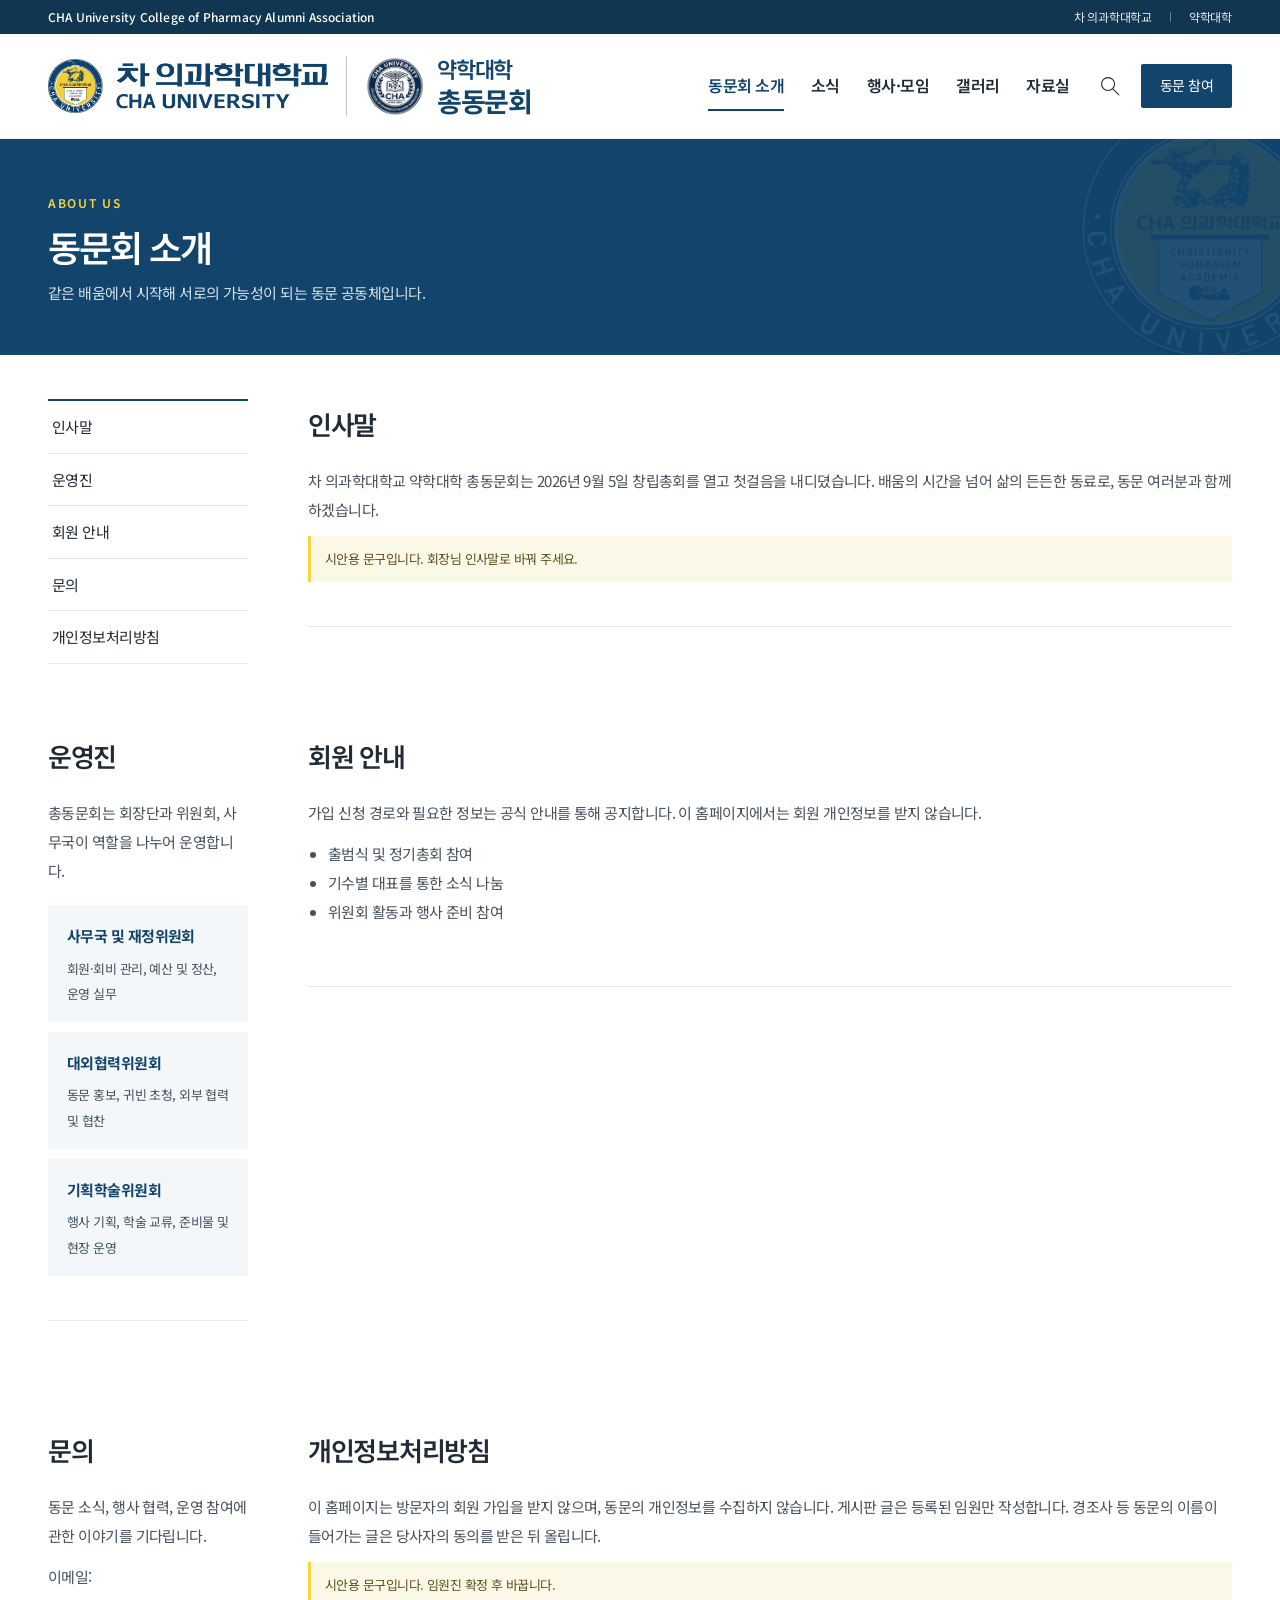
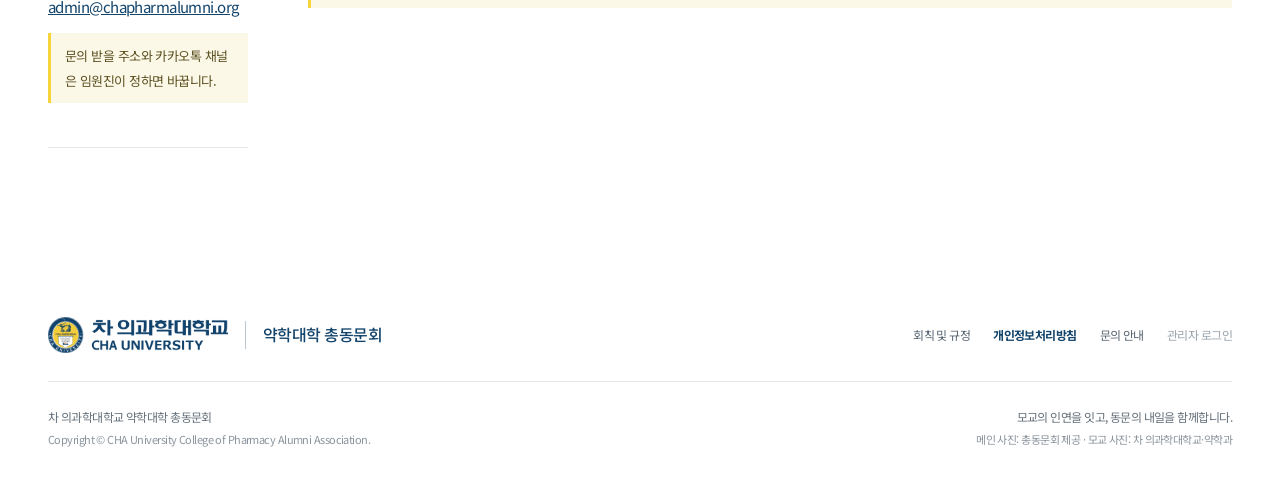
==== about.html @ 2641188b "게시판·글보기·글쓰기·소개 페이지와 임원 로그인(시안용 브라우저 저장) 추가 Co-Authored-By: Claude Opus 5.5 <noreply@anthropic.com>" ====
<!doctype html>
<html lang="ko">
<head>
  <meta charset="utf-8">
  <meta name="viewport" content="width=device-width, initial-scale=1">
  <meta name="theme-color" content="#123f64">
  <title>차 의과학대학교 약학대학 총동문회</title>
  <link rel="icon" href="assets/cha-seal.png">
  <link rel="preconnect" href="https://fonts.googleapis.com">
  <link rel="preconnect" href="https://fonts.gstatic.com" crossorigin>
  <link href="https://fonts.googleapis.com/css2?family=Noto+Sans+KR:wght@400;500;600;700;800&display=swap" rel="stylesheet">
  <link rel="stylesheet" href="style.css">
  <link rel="stylesheet" href="board.css">
</head>
<body data-page="about">
<div id="site-header"></div>
<main id="main" class="sub-main">
<section class="page-head"><div class="wrap"><p class="eyebrow">ABOUT US</p><h1>동문회 소개</h1><p>같은 배움에서 시작해 서로의 가능성이 되는 동문 공동체입니다.</p></div></section>
<div class="wrap about-page">
  <nav class="about-index"><a href="#greeting">인사말</a><a href="#organization">운영진</a><a href="#join">회원 안내</a><a href="#contact">문의</a><a href="#privacy">개인정보처리방침</a></nav>
  <section id="greeting"><h2>인사말</h2><p>차 의과학대학교 약학대학 총동문회는 2026년 9월 5일 창립총회를 열고 첫걸음을 내디뎠습니다. 배움의 시간을 넘어 삶의 든든한 동료로, 동문 여러분과 함께하겠습니다.</p><p class="demo-note">시안용 문구입니다. 회장님 인사말로 바꿔 주세요.</p></section>
  <section id="organization"><h2>운영진</h2><p>총동문회는 회장단과 위원회, 사무국이 역할을 나누어 운영합니다.</p><div class="organization"><div><strong>사무국 및 재정위원회</strong><span>회원·회비 관리, 예산 및 정산, 운영 실무</span></div><div><strong>대외협력위원회</strong><span>동문 홍보, 귀빈 초청, 외부 협력 및 협찬</span></div><div><strong>기획학술위원회</strong><span>행사 기획, 학술 교류, 준비물 및 현장 운영</span></div></div></section>
  <section id="join"><h2>회원 안내</h2><p>가입 신청 경로와 필요한 정보는 공식 안내를 통해 공지합니다. 이 홈페이지에서는 회원 개인정보를 받지 않습니다.</p><ul><li>출범식 및 정기총회 참여</li><li>기수별 대표를 통한 소식 나눔</li><li>위원회 활동과 행사 준비 참여</li></ul></section>
  <section id="contact"><h2>문의</h2><p>동문 소식, 행사 협력, 운영 참여에 관한 이야기를 기다립니다.</p><p>이메일: <a href="mailto:admin@chapharmalumni.org">admin@chapharmalumni.org</a></p><p class="demo-note">문의 받을 주소와 카카오톡 채널은 임원진이 정하면 바꿉니다.</p></section>
  <section id="privacy"><h2>개인정보처리방침</h2><p>이 홈페이지는 방문자의 회원 가입을 받지 않으며, 동문의 개인정보를 수집하지 않습니다. 게시판 글은 등록된 임원만 작성합니다. 경조사 등 동문의 이름이 들어가는 글은 당사자의 동의를 받은 뒤 올립니다.</p><p class="demo-note">시안용 문구입니다. 임원진 확정 후 바꿉니다.</p></section>
</div>
</main>
<div id="site-footer"></div>
<script src="js/config.js"></script>
<script src="js/store.js"></script>
<script src="js/layout.js"></script>

</body>
</html>
---- style.css ----
:root{--navy:#13446b;--deep:#103651;--gold:#f6d43b;--ink:#202b36;--muted:#626e79;--line:#e3e7eb;--wash:#f4f7fa;--font:'Noto Sans KR','맑은 고딕',sans-serif}*{box-sizing:border-box}html{scroll-behavior:smooth;scroll-padding-top:108px}body{margin:0;color:var(--ink);font-family:var(--font);font-size:16px;line-height:1.7;letter-spacing:-.035em}button,input{font:inherit;letter-spacing:inherit}button,a{-webkit-tap-highlight-color:transparent}button{cursor:pointer}a{color:inherit;text-decoration:none}button{color:inherit}button:focus-visible,a:focus-visible,input:focus-visible{outline:3px solid #be9500;outline-offset:5px}button{border:0;background:none}img{display:block;max-width:100%}h1,h2,h3,p{margin:0}svg{width:28px;height:28px;fill:none;stroke:currentColor;stroke-width:1.5;stroke-linecap:round;stroke-linejoin:round}.icon-library{position:absolute;width:0;height:0;overflow:hidden}.wrap{width:min(1240px,calc(100% - 96px));margin-inline:auto}.skip-link{position:fixed;top:-90px;left:16px;z-index:100;background:#fff;padding:15px}.skip-link:focus{top:10px}.utility{background:var(--deep);color:#fff;font-size:12px;letter-spacing:.06em}.utility-inner{height:34px;display:flex;justify-content:space-between;align-items:center}.utility-mark{margin-left:10px;color:var(--gold)}.utility-inner>div{display:flex;align-items:center;gap:18px;font-size:12px;letter-spacing:-.02em;opacity:.9}.utility i{width:1px;height:10px;background:#71879a}.header{background:#fff;position:sticky;top:0;z-index:20;border-bottom:1px solid #edf0f3}.header-inner{height:104px;display:flex;align-items:center;justify-content:space-between;gap:24px}.brand{display:flex;align-items:center;gap:18px;flex:none}.brand>img{width:208px;height:auto}.brand-label{border-left:1px solid #bfc9d2;padding-left:18px;line-height:1.35;color:var(--navy);white-space:nowrap}.brand-label small{font-size:13px;display:block;font-weight:500;margin-bottom:3px}.brand-label strong{font-size:22px;font-weight:700;letter-spacing:-.06em}.desktop-nav{display:flex;align-items:center;gap:27px;margin-left:auto;white-space:nowrap}.desktop-nav>a,.desktop-nav>button{font-size:16px;font-weight:600;padding:30px 0;position:relative}.desktop-nav>a:after,.desktop-nav>button:after{content:'';position:absolute;bottom:19px;left:0;right:0;height:2px;background:var(--navy);transform:scaleX(0);transition:transform .2s}.desktop-nav>a:hover:after,.desktop-nav>button:hover:after{transform:scaleX(1)}.header-actions{display:flex;align-items:center;gap:16px}.search-button{padding:4px;display:flex}.search-button svg{width:23px;height:23px}.member-button{background:var(--navy);color:#fff;padding:10px 19px;border-radius:2px;font-size:14px;white-space:nowrap}.menu-toggle{display:none}.mobile-nav{display:none}.hero{height:570px;position:relative;background:var(--deep);color:white;overflow:hidden}.hero-photo{width:100%;height:100%;object-fit:cover;object-position:center 51%;position:absolute}.hero-shade{position:absolute;inset:0;background:linear-gradient(90deg,rgba(5,32,52,.88) 0%,rgba(5,32,52,.65) 38%,rgba(5,32,52,.16) 75%),linear-gradient(0deg,rgba(5,32,52,.28),transparent 45%)}.hero-inner{position:relative;padding-top:88px}.eyebrow{font-size:12px;letter-spacing:.14em;font-weight:600;color:var(--navy)}.hero-eyebrow{color:var(--gold);margin-bottom:22px;letter-spacing:.16em}.hero h1{font-size:54px;letter-spacing:-.055em;font-weight:700;line-height:1.4}.hero h1 span{font-weight:400}.hero-copy{font-size:17px;line-height:1.9;margin-top:22px;color:#e1e7ec;font-weight:400}.hero-link{display:inline-flex;align-items:center;gap:25px;border-bottom:1px solid #7b8f9f;margin-top:28px;padding:0 0 10px;font-size:14px}.link-line{height:1px;background:var(--gold);width:34px;transition:width .25s}.hero-link:hover .link-line{width:50px}.hero-bottom{position:absolute;bottom:43px;left:0;right:0;display:flex;justify-content:space-between;color:#d8e2e9;font-size:12px;letter-spacing:.01em}.photo-credit{letter-spacing:.2em}.event-ribbon{position:relative;z-index:2;margin-top:-24px;display:flex;align-items:center;gap:32px;background:white;box-shadow:0 12px 35px #173a5210;border:1px solid #e5e9ee;min-height:151px;padding:25px 37px}.event-date{padding-right:31px;border-right:1px solid var(--line);text-align:center;flex:none;color:var(--navy);line-height:1.25}.event-date>span{font-size:12px;letter-spacing:.13em;font-weight:600}.event-date strong{font-size:38px;font-weight:700;display:block;margin:3px 0 1px;letter-spacing:-.055em}.event-date small{font-size:10px;letter-spacing:.17em}.ribbon-copy .tag{font-size:12px;color:#536678;font-weight:500;display:inline-block;margin-bottom:5px;padding-left:12px;position:relative}.tag:before{content:'';height:5px;width:5px;background:#b99a1a;position:absolute;left:0;top:8px;border-radius:50%}.ribbon-copy h2{font-size:23px;font-weight:700;line-height:1.5;letter-spacing:-.055em}.ribbon-copy h2 span{font-weight:400}.ribbon-copy p{display:flex;align-items:center;gap:5px;font-size:14px;color:var(--muted);margin-top:6px}.ribbon-copy p svg{width:17px;height:17px;stroke-width:1.4}.outline-button{border:1px solid #a8b6c2;font-size:14px;padding:13px 22px;margin-left:auto;white-space:nowrap;transition:.2s}.outline-button:hover{border-color:var(--navy);background:var(--navy);color:#fff}.quick-section{display:flex;align-items:center;padding-block:51px 58px;gap:35px}.quick-heading{flex:0 0 166px}.quick-heading>span{font-size:10px;font-weight:600;letter-spacing:.12em;color:#7c8996}.quick-heading h2{font-size:22px;line-height:1.5;font-weight:600;margin-top:6px;letter-spacing:-.045em}.quick-links{display:grid;grid-template-columns:repeat(6,1fr);width:100%;border-left:1px solid var(--line)}.quick-links button{display:flex;flex-direction:column;align-items:center;justify-content:center;gap:13px;min-height:85px;border-right:1px solid var(--line);font-size:14px}.quick-links svg{width:31px;height:31px;stroke:var(--navy);transition:transform .2s}.quick-links button:hover svg{transform:translateY(-4px)}.quick-links button:hover{color:var(--navy)}.news-section{background:var(--wash);padding:70px 0 74px;scroll-margin-top:20px}.news-layout{display:grid;grid-template-columns:minmax(0,1.85fr) minmax(280px,1fr);gap:65px}.section-title{display:flex;align-items:flex-end;justify-content:space-between;gap:20px}.section-title .eyebrow{margin-bottom:8px}.section-title h2{font-size:33px;font-weight:600;line-height:1.4;letter-spacing:-.055em}.text-button{display:flex;align-items:center;gap:8px;font-size:13px;color:var(--muted);padding-bottom:5px;white-space:nowrap}.text-button svg{width:16px;height:16px}.news-tabs{display:flex;gap:25px;margin-top:26px;border-bottom:1px solid #ccd5de}.news-tabs button{position:relative;padding:0 3px 14px;font-size:15px;color:#71808c}.news-tabs button[aria-selected=true]{color:var(--navy);font-weight:700}.news-tabs button[aria-selected=true]:after{content:'';height:3px;position:absolute;background:var(--navy);bottom:-1px;left:0;right:0}.notice-row{display:flex;align-items:center;width:100%;text-align:left;padding:20px 0;border-bottom:1px solid #dce2e8;gap:16px;transition:padding .2s}.notice-row:hover{padding-left:7px}.notice-type{font-size:12px;font-weight:500;white-space:nowrap;color:var(--navy);width:55px}.notice-title{font-size:16px;flex:1;word-break:keep-all;line-height:1.6}.notice-date{font-size:12px;white-space:nowrap;color:#7d8993}.join-panel{background:var(--navy);color:white;position:relative;overflow:hidden;padding:31px 32px;min-height:345px;display:flex;flex-direction:column;justify-content:center}.join-panel>.eyebrow{font-size:10px;color:var(--gold);position:relative}.join-panel h2{font-size:29px;font-weight:500;line-height:1.5;letter-spacing:-.05em;margin-top:14px;position:relative}.join-panel>p:not(.eyebrow){font-size:14px;line-height:1.8;color:#d3e1ec;margin-top:15px;position:relative}.join-panel>button{border-bottom:1px solid #91a8ba;align-self:flex-start;padding:0 0 6px;margin-top:23px;color:#fff;font-size:14px;position:relative}.join-seal{position:absolute;width:180px;right:-43px;bottom:-35px;opacity:.1}.join-seal img{width:100%;height:auto}.about-section{padding-block:95px;display:grid;grid-template-columns:1.05fr 1fr;gap:83px;align-items:center}.about-photo{position:relative;height:365px;overflow:hidden;background:#d5e0e8}.about-photo>img{width:100%;height:100%;object-fit:cover;object-position:46% center}.about-photo:after{content:'';position:absolute;inset:55% 0 0;background:linear-gradient(0deg,#092f4d8c,transparent)}.about-photo>span{position:absolute;z-index:1;left:27px;bottom:25px;color:#fff;font-size:10px;letter-spacing:.17em}.about-copy h2{font-size:33px;line-height:1.55;font-weight:500;letter-spacing:-.055em;margin-top:14px;word-break:keep-all}.about-copy>p:not(.eyebrow){font-size:15px;color:var(--muted);line-height:1.95;margin-top:17px}.about-values{display:flex;gap:37px;margin-top:26px;padding-top:23px;border-top:1px solid var(--line)}.about-values>div{display:flex;flex-direction:column;gap:6px}.about-values strong{font-size:15px;font-weight:600;color:var(--navy)}.about-values span{font-size:12px;color:var(--muted)}.underlined-link{font-size:13px;padding:0 0 6px;border-bottom:1px solid #9caebb;margin-top:25px;color:var(--navy)}.community-section{padding:65px 0 85px;background:#f7f9fb;border-top:1px solid #eef2f5}.section-description{font-size:14px;color:var(--muted);margin-bottom:4px}.story-grid{display:grid;grid-template-columns:repeat(3,minmax(0,1fr));gap:28px;margin-top:31px}.story-card{text-align:left;display:block;min-width:0}.story-image{height:205px;position:relative;overflow:hidden}.story-image>img{width:100%;height:100%;object-fit:cover;transition:transform .4s}.story-card:hover .story-image>img{transform:scale(1.035)}.story-image>span{position:absolute;bottom:0;left:0;background:#fff;padding:5px 14px;font-size:12px;color:var(--navy)}.story-card h3{font-size:20px;font-weight:600;margin-top:20px}.story-card p{font-size:13px;color:var(--muted);margin-top:7px;line-height:1.8}.story-link{display:inline-block;font-size:12px;margin-top:18px;color:var(--navy);border-bottom:1px solid #becbd6;padding-bottom:3px}.next-story{position:relative;overflow:hidden;background:#e7edf3;padding:26px 28px;min-height:342px}.next-story>.eyebrow{font-size:10px}.next-date{font-size:13px;color:var(--navy);font-weight:600;letter-spacing:.1em;margin-top:23px}.next-date>span{display:block;font-size:50px;font-weight:500;letter-spacing:-.055em;line-height:1.3}.next-story h3{margin-top:17px}.next-icon{position:absolute;right:25px;bottom:25px;width:85px;height:85px;stroke:#b4c7d6;stroke-width:.6;opacity:.5}.next-story:hover{background:#e0e8f0}.connection-band{background:var(--navy);color:white;padding:42px 0}.connection-band>.wrap{display:flex;align-items:center;justify-content:space-between;gap:24px}.connection-band .eyebrow{color:#f1d34d;font-size:10px}.connection-band h2{font-size:26px;font-weight:500;margin-top:8px;letter-spacing:-.05em}.connection-band button{background:var(--gold);color:var(--deep);font-size:14px;font-weight:600;padding:15px 26px;white-space:nowrap}footer{padding:35px 0 28px;background:white}.footer-top{display:flex;align-items:center;justify-content:space-between;gap:25px;padding-bottom:28px;border-bottom:1px solid var(--line)}.footer-brand{display:flex;align-items:center;gap:17px}.footer-brand img{width:180px;height:auto}.footer-brand>span{font-size:16px;border-left:1px solid #bbc5ce;padding-left:17px;color:var(--navy);font-weight:500}.footer-links{display:flex;gap:23px}.footer-links button{font-size:12px;color:#586572;padding:5px 0}.footer-links button:nth-child(2){font-weight:700;color:var(--navy)}.footer-bottom{display:flex;justify-content:space-between;padding-top:24px;gap:20px;font-size:12px;color:#66717b;line-height:1.9}.footer-bottom span{font-size:11px;color:#8b949d}.footer-note{text-align:right}dialog{border:none;padding:47px 42px 35px;width:min(640px,calc(100% - 32px));max-height:86dvh;box-shadow:0 30px 100px #08263f50;color:var(--ink);border-radius:4px;overflow:auto}dialog::backdrop{background:#09263fc2;backdrop-filter:blur(3px)}.dialog-close{position:absolute;right:14px;top:6px;font-size:30px;color:#5c6c78;padding:4px 12px}.dialog-kicker{color:var(--navy);font-size:11px;letter-spacing:.13em}.dialog-title{font-size:27px;line-height:1.5;font-weight:600;margin:12px 0 22px;letter-spacing:-.05em;word-break:keep-all}.dialog-body{font-size:15px;line-height:1.9;color:#586572}.dialog-body p+p{margin-top:15px}.dialog-body h3{font-size:17px;margin:26px 0 9px;color:var(--navy)}.dialog-body ul{padding-left:21px}.dialog-meta{display:grid;grid-template-columns:70px 1fr;gap:12px;background:var(--wash);padding:22px;margin:20px 0;color:var(--ink);font-size:14px}.dialog-meta dt{color:#72808b}.dialog-meta dd{margin:0}.dialog-primary{display:inline-block;background:var(--navy);color:#fff;padding:12px 22px;font-size:14px;margin-top:24px}.dialog-caption{font-size:12px;color:#83909a;margin-top:17px}.organization{display:grid;gap:10px;margin-top:20px}.organization>div{background:var(--wash);padding:16px 19px}.organization strong{display:block;color:var(--navy);font-size:15px}.organization span{display:block;font-size:13px;margin-top:5px}.search-input{width:100%;border:1px solid #b7c5d0;padding:13px 15px;font-size:16px;background:#fff;margin-bottom:20px}.search-result{display:block;width:100%;text-align:left;padding:13px 0;border-bottom:1px solid var(--line);font-size:15px}.search-empty{font-size:14px;color:var(--muted);padding:18px 0}.dialog-list-button{display:block;text-align:left;width:100%;padding:16px 0;border-bottom:1px solid var(--line);font-size:15px}.dialog-list-button>small{display:block;font-size:12px;color:var(--muted);margin-top:4px}
@media(min-width:1600px){.hero{height:610px}.hero-inner{padding-top:105px}.hero h1{font-size:59px}.hero-photo{object-position:center 50%}}
@media(max-width:1180px){.wrap{width:calc(100% - 64px)}.desktop-nav{gap:20px}.desktop-nav>a,.desktop-nav>button{font-size:14px}.brand>img{width:178px}.brand{gap:13px}.brand-label{padding-left:13px}.brand-label strong{font-size:20px}.brand-label small{font-size:12px}.header-inner{gap:18px;height:92px}.header-actions{gap:12px}.member-button{display:none}.news-layout{gap:35px}.about-section{gap:40px}.quick-heading{flex-basis:145px}.quick-section{gap:20px}.quick-links button{font-size:12px}.hero h1{font-size:49px}.ribbon-copy h2{font-size:21px}.event-ribbon{gap:25px;padding:25px}.story-card p{font-size:12px}.about-copy h2{font-size:29px}.footer-brand>span{font-size:14px}.footer-links{gap:15px}}
@media(max-width:860px){.desktop-nav{display:none}.member-button{display:block}.menu-toggle{display:flex;flex-direction:column;gap:6px;width:30px;padding:6px 2px}.menu-toggle span{width:24px;height:1.5px;background:var(--navy)}.mobile-nav:not([hidden]){display:grid;grid-template-columns:repeat(3,1fr);gap:0;padding:10px 25px 19px;border-top:1px solid var(--line)}.mobile-nav a,.mobile-nav button{text-align:center;padding:12px 0;font-size:14px}.hero{height:530px}.hero-inner{padding-top:85px}.hero h1{font-size:44px}.hero-photo{object-position:61% center}.hero-shade{background:linear-gradient(90deg,#062b47df,#062b47aa 50%,#062b4733)}.event-ribbon{flex-wrap:wrap;gap:20px}.ribbon-copy{flex:1}.ribbon-copy h2 span{display:block}.event-ribbon>.outline-button{position:absolute;right:24px;bottom:27px;padding:10px 14px;font-size:12px}.ribbon-copy p{font-size:12px}.event-date{padding-right:22px}.quick-section{align-items:flex-start;gap:20px;padding-top:38px}.quick-heading{flex-basis:125px}.quick-heading h2{font-size:20px}.quick-heading>span{font-size:9px}.quick-links{grid-template-columns:repeat(3,1fr);row-gap:25px}.quick-links button{border-right:0}.news-layout{grid-template-columns:1fr}.join-panel{min-height:235px;padding:30px}.join-panel h2{font-size:27px}.join-panel h2 br{display:none}.join-panel>p:not(.eyebrow) br{display:none}.join-seal{width:230px;right:15px;bottom:-50px}.about-section{gap:30px;padding-block:65px}.about-photo{height:340px}.about-copy h2{font-size:25px}.about-copy>p:not(.eyebrow){font-size:14px}.about-values{display:grid;gap:15px;margin-top:20px;padding-top:17px}.section-description{display:none}.story-grid{gap:18px}.story-image{height:160px}.story-card h3{font-size:17px}.next-story{padding:24px 20px}.next-date>span{font-size:40px}.footer-top{align-items:flex-start;flex-direction:column;gap:25px}.connection-band h2{font-size:23px}}
@media(max-width:600px){html{scroll-padding-top:80px}.wrap{width:calc(100% - 40px)}.utility-inner{height:29px}.utility-inner>span{font-size:10px}.utility-inner>div{gap:12px;font-size:10px}.utility-inner>div i,.utility-inner>div a:first-child{display:none}.utility-mark{margin-left:6px}.header-inner{height:80px;gap:12px}.brand{gap:10px}.brand>img{width:146px}.brand-label{padding-left:10px}.brand-label small{font-size:10px;margin-bottom:2px}.brand-label strong{font-size:17px}.header-actions{gap:12px}.member-button{display:none}.search-button svg{width:20px;height:20px}.hero{height:505px}.hero-inner{padding-top:63px}.hero-eyebrow{font-size:9px;margin-bottom:20px;letter-spacing:.1em}.hero h1{font-size:34px;line-height:1.45;letter-spacing:-.055em}.hero-copy{font-size:14px;line-height:1.9;margin-top:23px}.hero-link{font-size:12px;margin-top:27px}.hero-bottom{bottom:44px;font-size:10px}.hero-bottom .photo-credit{display:none}.hero-photo{object-position:60% center}.hero-shade{background:linear-gradient(90deg,#082e49e8,#082e49a6 65%,#082e4966)}.event-ribbon{padding:22px 18px;margin-top:-20px;gap:17px;align-items:flex-start;min-height:169px}.event-date{padding-right:17px;align-self:stretch;display:flex;flex-direction:column;justify-content:center}.event-date>span{font-size:10px}.event-date strong{font-size:31px}.event-date small{font-size:8px}.ribbon-copy .tag{font-size:10px;margin-bottom:8px}.tag:before{top:7px;width:4px;height:4px}.ribbon-copy h2{font-size:17px;line-height:1.5;letter-spacing:-.05em}.ribbon-copy h2 span{font-size:14px;margin-top:2px}.ribbon-copy p{font-size:11px;gap:3px;margin-top:9px}.ribbon-copy p svg{width:13px;flex:none}.event-ribbon>.outline-button{position:static;width:100%;margin-left:96px;padding:7px;margin-top:-4px;font-size:12px}.quick-section{flex-direction:column;padding-block:34px 37px;gap:23px}.quick-heading{flex:initial;display:flex;justify-content:space-between;width:100%;align-items:center}.quick-heading h2{font-size:20px;margin-top:0}.quick-heading h2 br{display:none}.quick-heading>span{font-size:9px;order:2}.quick-links{border-left:0;row-gap:25px}.quick-links button{font-size:12px;gap:11px;min-height:70px}.quick-links svg{width:28px;height:28px}.quick-links button:nth-child(3n+2){border-left:1px solid var(--line);border-right:1px solid var(--line)}.news-section{padding:43px 0}.section-title h2{font-size:27px}.section-title .eyebrow{font-size:10px;margin-bottom:7px}.text-button{font-size:12px}.news-tabs{margin-top:24px;gap:25px}.news-tabs button{font-size:14px;padding-bottom:11px}.notice-row{gap:10px;padding:17px 0}.notice-type{font-size:11px;width:45px;flex:none}.notice-title{font-size:14px}.notice-date{font-size:10px}.news-layout{gap:32px}.join-panel{padding:29px 25px;min-height:245px}.join-panel h2{font-size:25px}.join-panel>p:not(.eyebrow){font-size:13px}.join-panel>button{font-size:13px;margin-top:20px}.about-section{grid-template-columns:1fr;padding-block:50px;gap:29px}.about-photo{height:260px}.about-copy h2{font-size:28px;margin-top:11px}.about-copy>p:not(.eyebrow){font-size:14px}.about-values{display:flex;gap:31px;margin-top:23px}.about-values span{font-size:11px}.underlined-link{margin-top:21px;font-size:12px}.community-section{padding:43px 0 49px}.story-grid{grid-template-columns:1fr;gap:32px;margin-top:25px}.story-image{height:225px}.story-card h3{font-size:20px;margin-top:14px}.story-card p{font-size:13px}.story-link{font-size:12px;margin-top:12px}.next-story{min-height:285px;padding:25px}.next-date{margin-top:13px}.next-date>span{font-size:46px}.next-story h3{margin-top:12px}.next-story .story-link{margin-top:16px}.connection-band{padding:32px 0}.connection-band>.wrap{align-items:flex-start;flex-direction:column;gap:23px}.connection-band h2{font-size:21px;word-break:keep-all;line-height:1.6}.connection-band button{font-size:13px;padding:12px 20px}.connection-band .eyebrow{font-size:9px}.footer-brand img{width:155px}.footer-brand{gap:12px}.footer-brand>span{font-size:12px;padding-left:12px}.footer-links{gap:22px}.footer-links button{font-size:11px}.footer-bottom{flex-direction:column;gap:15px;font-size:11px}.footer-bottom span{font-size:10px}.footer-note{text-align:left}dialog{padding:38px 23px 28px}.dialog-title{font-size:23px}.dialog-body{font-size:14px}.dialog-meta{padding:18px;grid-template-columns:51px 1fr;font-size:13px}.desktop-break{display:none}}
@media(prefers-reduced-motion:reduce){html{scroll-behavior:auto}*{transition:none!important}}
/* Frame the original group photo without changing faces or banner lettering. */
.hero--group{height:auto;min-height:360px;aspect-ratio:7008/2050}
.hero--group .hero-photo{stroke:none;fill:none}
.hero--group .hero-inner{padding-top:35px;padding-bottom:70px}
.hero--group .hero-eyebrow{margin-bottom:14px}
.hero--group h1{font-size:clamp(37px,3.4vw,54px);line-height:1.35}
.hero--group .hero-copy{font-size:15px;line-height:1.8;margin-top:15px}
.hero--group .hero-link{margin-top:17px;padding-bottom:8px}
.hero--group .hero-bottom{bottom:31px}
.hero--group .hero-shade{background:linear-gradient(90deg,rgba(5,32,52,.88),rgba(5,32,52,.48) 37%,rgba(5,32,52,.03) 72%)}
@media(max-width:1100px){
 .hero--group{display:flex;flex-direction:column;aspect-ratio:auto;min-height:0}
 .hero--group .hero-photo{position:relative;order:2;width:100%;height:auto;aspect-ratio:7008/2050;flex:none}
 .hero--group .hero-inner{order:1;padding-top:35px;padding-bottom:32px}
 .hero--group h1{font-size:36px}
 .hero--group .hero-copy{font-size:14px}
 .hero--group .hero-shade,.hero--group .hero-bottom{display:none}
 .hero--group .hero-link{margin-top:20px}
}
@media(max-width:600px){
 .hero--group .hero-inner{padding-top:35px;padding-bottom:31px}
 .hero--group h1{font-size:32px}
 .hero--group .hero-eyebrow{margin-bottom:16px}
 .hero--group .hero-copy{font-size:14px;line-height:1.85;margin-top:18px}
}
@media(max-width:1100px){.hero--group + .event-ribbon{margin-top:0}}
/* School mark + school name | alumni mark + alumni name. */
.brand--dual{gap:0}
.school-identity,.alumni-identity{display:flex;align-items:center;flex:none}
.school-identity>img{width:280px;height:auto}
.brand-divider{height:60px;width:1px;background:#bfc9d2;margin-inline:18px;flex:none}
.alumni-identity{gap:12px}
.alumni-identity>.alumni-emblem{width:60px;height:60px;object-fit:contain;flex:none}
.brand--dual .brand-label{border:0;padding:0;line-height:1.1}
.brand--dual .brand-label small{font-size:22px;font-weight:600;margin-bottom:6px;letter-spacing:-.055em}
.brand--dual .brand-label strong{display:block;font-size:27px;font-weight:700;letter-spacing:-.055em}
@media(max-width:1180px){
 .school-identity>img{width:250px}
 .brand-divider{height:53px;margin-inline:15px}
 .alumni-identity{gap:10px}
 .alumni-identity>.alumni-emblem{width:53px;height:53px}
 .brand--dual .brand-label small{font-size:20px;margin-bottom:5px}
 .brand--dual .brand-label strong{font-size:25px}
}
@media(max-width:1050px){
 .desktop-nav{display:none}
 .menu-toggle{display:flex;flex-direction:column;gap:6px;width:30px;padding:6px 2px}
 .menu-toggle span{width:24px;height:1.5px;background:var(--navy)}
 .mobile-nav:not([hidden]){display:grid;grid-template-columns:repeat(3,1fr);padding:10px 25px 19px;border-top:1px solid var(--line)}
 .mobile-nav a,.mobile-nav button{text-align:center;padding:12px 0;font-size:14px}
}
@media(max-width:600px){
 .header-inner{height:84px;gap:10px}
 .school-identity>img{width:150px}
 .brand-divider{height:40px;margin-inline:10px}
 .alumni-identity{gap:8px}
 .alumni-identity>.alumni-emblem{width:40px;height:40px}
 .brand--dual .brand-label small{font-size:17px;margin-bottom:4px}
 .brand--dual .brand-label strong{font-size:20px}
 .header-actions .search-button{display:none}
}
@media(max-width:380px){
 .school-identity>img{width:134px}
 .brand-divider{height:36px;margin-inline:8px}
 .alumni-identity{gap:7px}
 .alumni-identity>.alumni-emblem{width:36px;height:36px}
 .brand--dual .brand-label small{font-size:14.5px;margin-bottom:4px}
 .brand--dual .brand-label strong{font-size:18px}
}
@media(max-width:350px){
 .header-inner{width:calc(100% - 32px);gap:8px}
 .school-identity>img{width:116px}
 .brand-divider{height:32px;margin-inline:6px}
 .alumni-identity{gap:6px}
 .alumni-identity>.alumni-emblem{width:32px;height:32px}
 .brand--dual .brand-label small{font-size:13px;margin-bottom:3px}
 .brand--dual .brand-label strong{font-size:16px}
}@media(max-width:1050px){.header-actions .member-button{display:none}}

/* Official English association name, as stated in Article 1. */
.utility-inner{height:auto;min-height:34px;gap:16px;padding-block:6px}
.utility-inner>.utility-name{min-width:0;font-size:12px;line-height:1.5;letter-spacing:.015em;font-weight:500}
.utility-inner>div{flex:none}
.hero--group .hero-eyebrow.official-name{max-width:620px;font-size:13px;line-height:1.6;letter-spacing:.025em}
.dialog-kicker{line-height:1.65;letter-spacing:.02em;word-break:normal}
@media(max-width:600px){
 .utility-inner{align-items:center;gap:10px;padding-block:7px}
 .utility-inner>.utility-name{font-size:11px;line-height:1.45;letter-spacing:0}
 .hero--group .hero-eyebrow.official-name{font-size:12px;line-height:1.65;letter-spacing:.015em}
}
---- board.css ----
/* 게시판·글보기·글쓰기·소개 페이지와 관리자 표시. 색과 글꼴은 style.css(회장 초안)의 값을 그대로 쓴다. */
html,body{background:#fff}
.editor-only{display:none!important}
body.is-editor .editor-only{display:inline-flex!important}
.desktop-nav>a[aria-current=page]{color:var(--navy)}
.desktop-nav>a[aria-current=page]:after{transform:scaleX(1)}
.mobile-nav a[aria-current=page]{color:var(--navy);font-weight:700}
.footer-links a,.footer-links button{font-size:12px;color:#586572;padding:5px 0}
.footer-links a:nth-child(2){font-weight:700;color:var(--navy)}
.footer-links [data-admin-login]{color:#9aa4ad}

/* 관리자 로그인 상태 띠 */
.admin-bar{background:var(--gold);color:var(--deep);font-size:13px}
.admin-inner{display:flex;justify-content:space-between;align-items:center;gap:12px;min-height:36px;padding-block:4px}
.admin-inner em{font-style:normal;opacity:.75}
.admin-inner>div{display:flex;gap:16px;flex:none}
.admin-inner a,.admin-inner button{font-weight:700;font-size:13px;text-decoration:underline;text-underline-offset:3px}

/* 하위 페이지 머리 */
.page-head{background:var(--navy);color:#fff;padding:54px 0 50px;position:relative;overflow:hidden}
.page-head:after{content:'';position:absolute;right:-60px;top:-40px;width:260px;height:260px;background:url(assets/cha-seal.png) center/contain no-repeat;opacity:.07}
.page-head .eyebrow{color:var(--gold)}
.page-head h1{font-size:36px;font-weight:600;letter-spacing:-.055em;margin-top:8px;line-height:1.4}
.page-head p:not(.eyebrow){color:#d3e1ec;font-size:15px;margin-top:8px}

/* 목록 */
.board-wrap{padding-block:44px 80px;min-height:420px}
.board-toolbar{display:flex;align-items:flex-end;justify-content:space-between;gap:16px;border-bottom:1px solid #ccd5de}
.board-tabs{margin-top:0;border-bottom:0;flex-wrap:wrap;row-gap:6px}
.board-tabs a{position:relative;padding:0 3px 14px;font-size:15px;color:#71808c}
.board-tabs a[aria-selected=true]{color:var(--navy);font-weight:700}
.board-tabs a[aria-selected=true]:after{content:'';height:3px;position:absolute;background:var(--navy);bottom:-1px;left:0;right:0}
.write-button{align-items:center;gap:6px;background:var(--navy);color:#fff;font-size:14px;padding:9px 16px;margin-bottom:10px;margin-left:auto}
.write-button svg{width:17px;height:17px}
.search-summary{font-size:14px;color:var(--muted);margin-top:16px}
.board-list{border-top:2px solid var(--navy)}
.board-toolbar+.search-summary+div .board-list,.board-toolbar~div .board-list{border-top:0}
.board-row{display:flex;align-items:center;gap:16px;padding:19px 6px;border-bottom:1px solid #dce2e8;transition:background .15s}
.board-row:hover{background:var(--wash)}
.board-row.is-pinned{background:#fbf8e8}
.board-row.is-pinned .notice-type{color:#8a6d00;font-weight:700}
.board-name{font-size:12px;color:#8b949d;white-space:nowrap;width:70px;text-align:right}
.has-photo{width:16px;height:16px;vertical-align:-2px;color:#8b949d}
.board-empty{padding:60px 0;text-align:center;color:var(--muted);font-size:15px}
.more-button{display:block;margin:30px auto 0}
.more-button[hidden]{display:none}
.notice-list .board-empty{padding:40px 0}
a.notice-row{color:inherit}

/* 갤러리 */
.photo-grid{display:grid;grid-template-columns:repeat(3,minmax(0,1fr));gap:28px;margin-top:30px}
.photo-thumb{aspect-ratio:4/3;background:#e7edf3;overflow:hidden;display:grid;place-items:center}
.photo-thumb img{width:100%;height:100%;object-fit:cover;transition:transform .4s}
.photo-thumb svg{width:44px;height:44px;stroke:#b4c7d6}
.photo-card:hover img{transform:scale(1.035)}
.photo-card h3{font-size:17px;font-weight:600;margin-top:14px;line-height:1.5}
.photo-card span{font-size:12px;color:#8b949d}

/* 글 보기 */
.post-wrap{padding-block:40px 80px;max-width:880px}
.breadcrumb{display:flex;gap:8px;font-size:13px;color:#8b949d}
.breadcrumb a:hover{color:var(--navy)}
.post-head{border-bottom:1px solid var(--line);padding:22px 0 24px}
.post-head .tag{font-size:13px;color:#536678;font-weight:500;padding-left:12px;position:relative}
.post-head h1{font-size:30px;font-weight:600;letter-spacing:-.05em;line-height:1.45;margin-top:8px;word-break:keep-all}
.post-head p{font-size:13px;color:#8b949d;margin-top:10px}
.post-body{padding:30px 0;font-size:16px;line-height:1.95;word-break:keep-all}
.post-body p+p{margin-top:18px}
.post-body a{color:var(--navy);text-decoration:underline;word-break:break-all}
.post-images{display:grid;gap:16px;padding-bottom:30px}
.post-images img{width:100%;height:auto}
.post-actions{display:flex;justify-content:space-between;align-items:center;gap:10px;border-top:1px solid var(--line);padding-top:24px;flex-wrap:wrap}
.post-actions>span{gap:10px}
.post-actions .outline-button{margin-left:0;background:#fff}
.outline-button.danger{color:#a33;border-color:#e2b5b5}
.outline-button.danger:hover{background:#a33;border-color:#a33;color:#fff}

/* 글쓰기 */
.write-wrap{padding-block:40px 80px;max-width:880px}
.write-form{display:grid;gap:22px}
.write-form label{display:grid;gap:8px;font-size:14px;font-weight:600;color:var(--navy)}
.write-form input:not([type=checkbox]):not([type=file]),.write-form select,.write-form textarea{font:inherit;font-weight:400;color:var(--ink);border:1px solid #b7c5d0;padding:12px 14px;font-size:16px;background:#fff;width:100%;letter-spacing:-.02em}
.write-form textarea{resize:vertical;line-height:1.8;min-height:280px}
.write-form label.check{display:flex;align-items:center;gap:8px;font-weight:500;color:var(--ink)}
.write-form label.check input{width:18px;height:18px}
.photo-field{display:grid;gap:10px}
.photo-field>span{font-size:14px;font-weight:600;color:var(--navy)}
.photo-field small{font-size:12px;color:#8b949d}
.photo-list{display:flex;flex-wrap:wrap;gap:10px}
.photo-list figure{margin:0;position:relative;width:110px;height:110px;background:#e7edf3}
.photo-list img{width:100%;height:100%;object-fit:cover}
.photo-list button{position:absolute;top:4px;right:4px;width:26px;height:26px;background:#000a;color:#fff;border-radius:50%;font-size:17px;line-height:1}
.photo-list figcaption{position:absolute;left:0;bottom:0;background:var(--navy);color:#fff;font-size:11px;padding:2px 8px}
label.photo-add{display:inline-flex!important;grid-auto-flow:column;align-items:center;gap:8px;justify-self:start;border:1px dashed #9fb1c0;padding:12px 18px;cursor:pointer;font-weight:500!important}
.photo-add svg{width:20px;height:20px}
.form-error{color:#b3261e;font-size:14px;min-height:1em}
.form-error:empty{display:none}

/* 로그인·검색 창 */
.small-dialog{width:min(480px,calc(100% - 32px))}
.small-dialog .dialog-primary{border:0;cursor:pointer}
.google-button{width:100%;margin-top:6px}
.demo-note{font-size:13px;background:#fbf8e8;border-left:3px solid var(--gold);padding:10px 14px;color:#5d5121;margin-top:12px}

/* 동문회 소개 */
.about-page{padding-block:44px 90px;display:grid;grid-template-columns:200px minmax(0,1fr);gap:60px;align-items:start}
.about-index{position:sticky;top:130px;display:grid;border-top:2px solid var(--navy)}
.about-index a{padding:13px 4px;border-bottom:1px solid var(--line);font-size:15px}
.about-index a:hover{color:var(--navy)}
.about-page section{padding-bottom:44px;margin-bottom:44px;border-bottom:1px solid var(--line);scroll-margin-top:130px;font-size:15px;line-height:1.95;color:#46525d}
.about-page section:last-child{border-bottom:0}
.about-page h2{font-size:26px;font-weight:600;color:var(--ink);letter-spacing:-.05em;margin-bottom:16px}
.about-page section p+p{margin-top:12px}
.about-page ul{padding-left:20px;margin-top:12px}
.about-page a[href^=mailto]{color:var(--navy);text-decoration:underline}

@media(max-width:860px){
 .photo-grid{grid-template-columns:repeat(2,minmax(0,1fr));gap:18px}
 .about-page{grid-template-columns:1fr;gap:30px}
 .about-index{position:static;grid-template-columns:repeat(3,1fr);border-top:0}
 .about-index a{text-align:center;font-size:13px;border:1px solid var(--line);margin:-1px 0 0 -1px}
}
@media(max-width:600px){
 .page-head{padding:38px 0 34px}
 .page-head h1{font-size:28px}
 .page-head p:not(.eyebrow){font-size:13px}
 .board-wrap{padding-block:28px 60px}
 .board-toolbar{flex-direction:column-reverse;align-items:stretch;gap:12px}
 .write-button{justify-content:center;margin:0}
 .board-tabs{gap:18px}
 .board-tabs a{font-size:14px;padding-bottom:11px}
 .board-row{flex-wrap:wrap;gap:4px 10px;padding:16px 2px}
 .board-row .notice-title{flex:1 0 100%;order:2;font-size:15px}
 .board-row .notice-type{order:1;width:auto}
 .board-row .board-name{display:none}
 .board-row .notice-date{order:1;margin-left:auto}
 .photo-grid{gap:20px 12px}
 .photo-card h3{font-size:14px;margin-top:9px}
 .post-wrap,.write-wrap{padding-block:26px 60px}
 .post-head h1{font-size:23px}
 .about-page section{padding-bottom:30px;margin-bottom:30px}
 .about-page h2{font-size:22px}
 .post-body{font-size:15px}
 .admin-inner{font-size:12px;flex-wrap:wrap}
 .admin-inner em{display:block}
}
.about-copy a.underlined-link{display:inline-block}
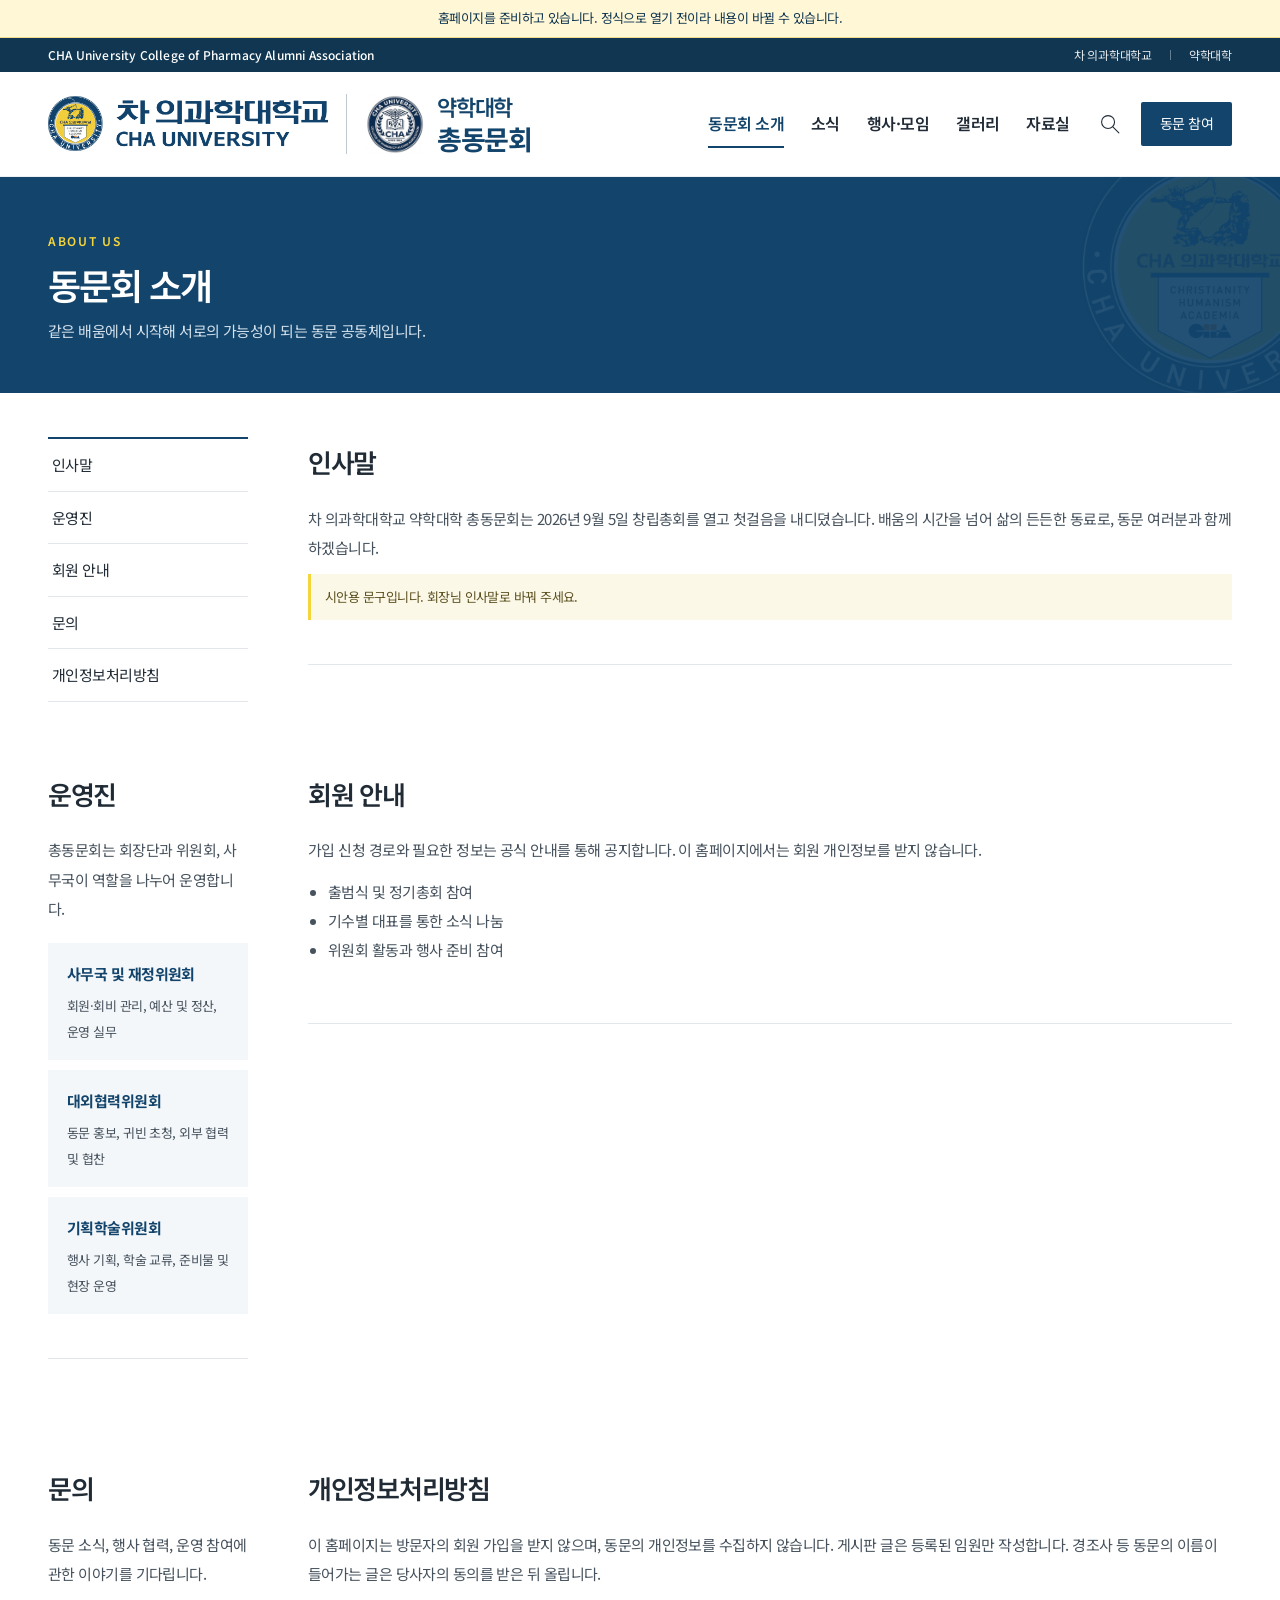
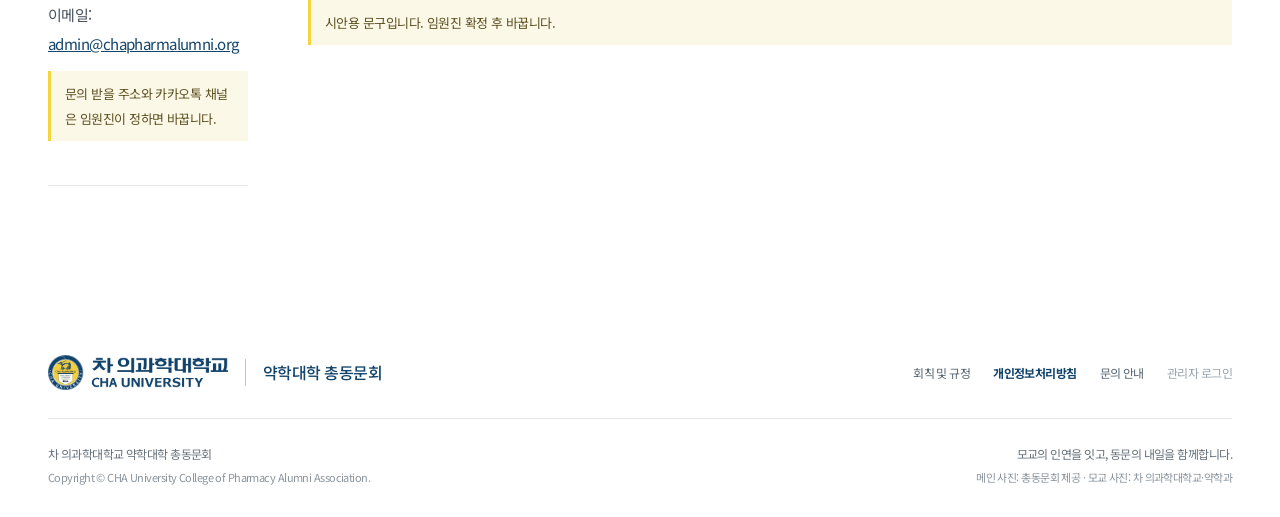
==== commit 2b23c669: "공개 준비: 모든 화면 맨 위에 「준비 중」 안내, 검색 제외 표시(noindex), 주소 연결용 CNAME 파일을 넣음 정식으로 열 때 js/config.js의 preparing" ====
--- a/about.html
+++ b/about.html
@@ -4,6 +4,7 @@
   <meta charset="utf-8">
   <meta name="viewport" content="width=device-width, initial-scale=1">
   <meta name="theme-color" content="#123f64">
+  <meta name="robots" content="noindex">
   <title>차 의과학대학교 약학대학 총동문회</title>
   <link rel="icon" href="assets/cha-seal.png">
   <link rel="preconnect" href="https://fonts.googleapis.com">
@@ -27,6 +28,7 @@
 </main>
 <div id="site-footer"></div>
 <script src="js/config.js"></script>
+<script src="js/vendor/supabase-js-2.119.0.min.js"></script>
 <script src="js/store.js"></script>
 <script src="js/layout.js"></script>
 
--- a/board.css
+++ b/board.css
@@ -10,6 +10,7 @@
 .footer-links [data-admin-login]{color:#9aa4ad}
 
 /* 관리자 로그인 상태 띠 */
+.preparing-bar{background:#fff7d6;color:var(--deep);font-size:13px;line-height:1.6;padding:8px 0;text-align:center;border-bottom:1px solid #f0dc8a}
 .admin-bar{background:var(--gold);color:var(--deep);font-size:13px}
 .admin-inner{display:flex;justify-content:space-between;align-items:center;gap:12px;min-height:36px;padding-block:4px}
 .admin-inner em{font-style:normal;opacity:.75}
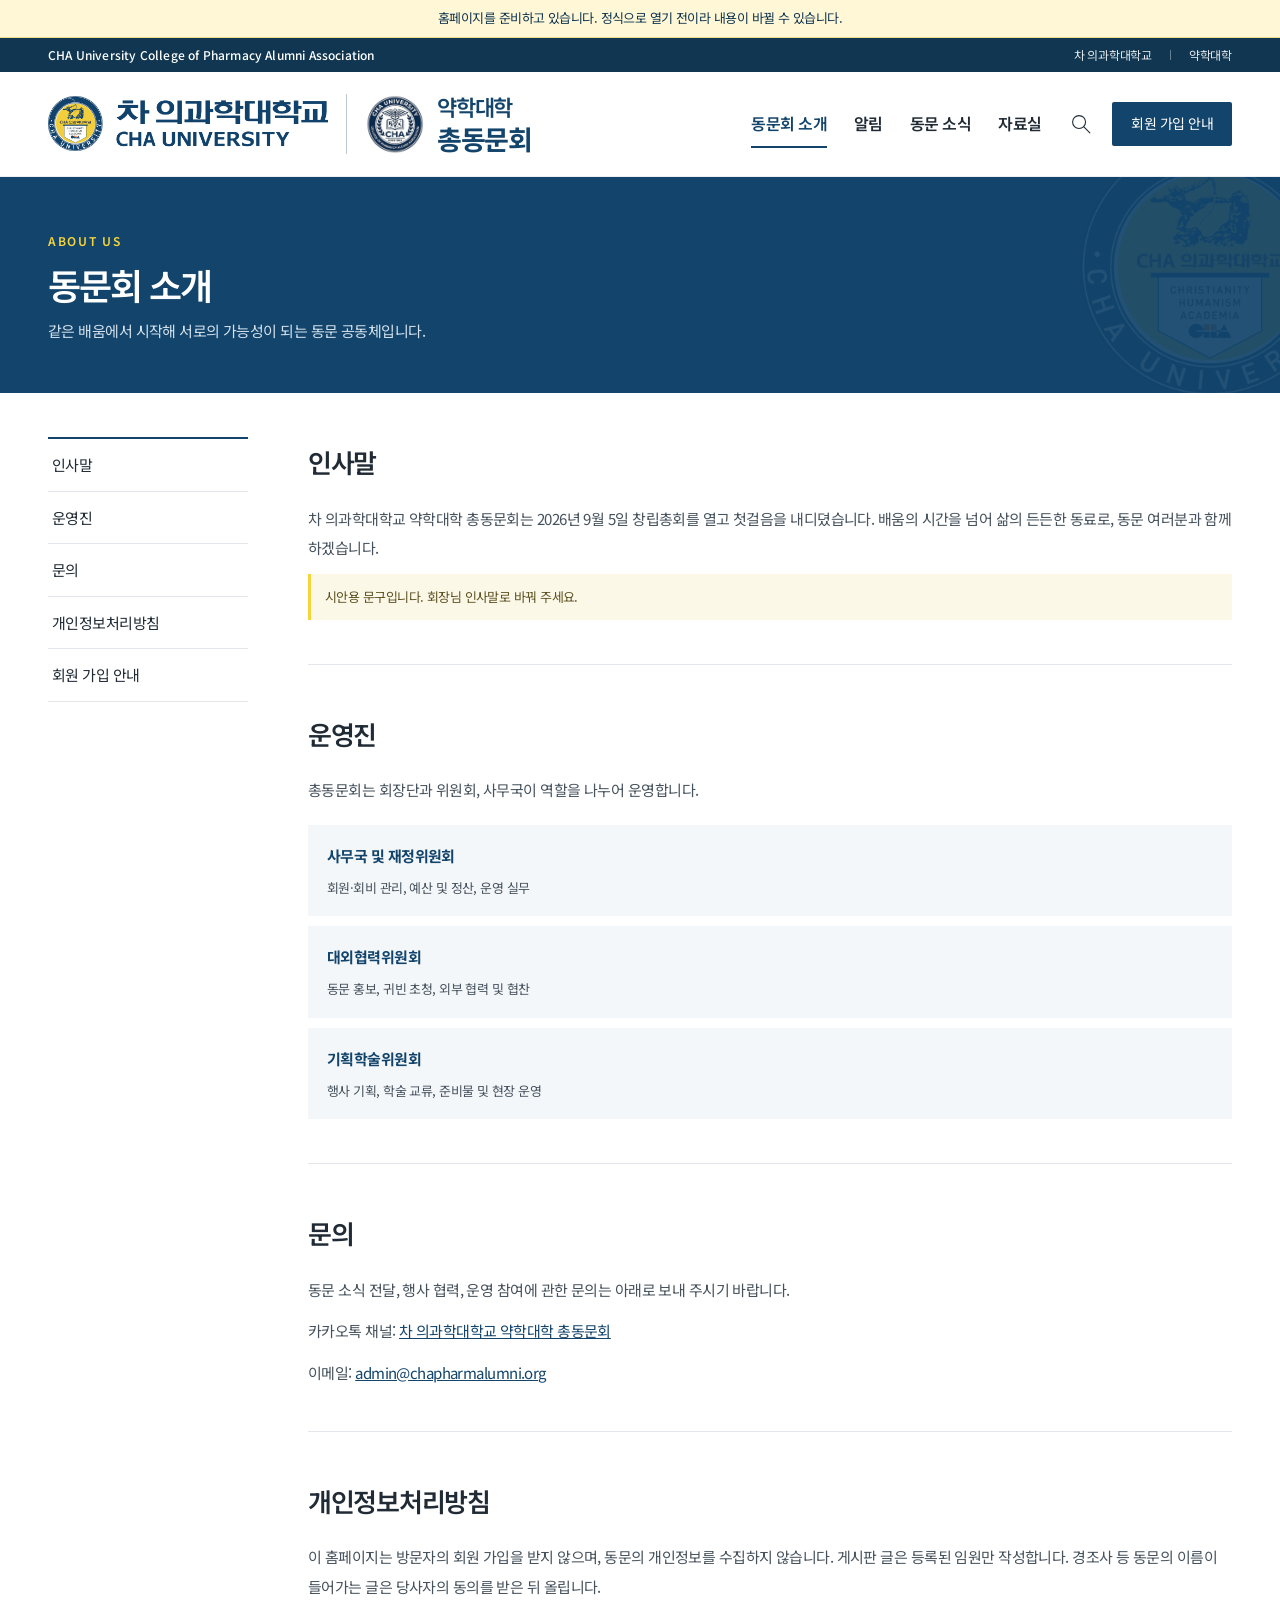
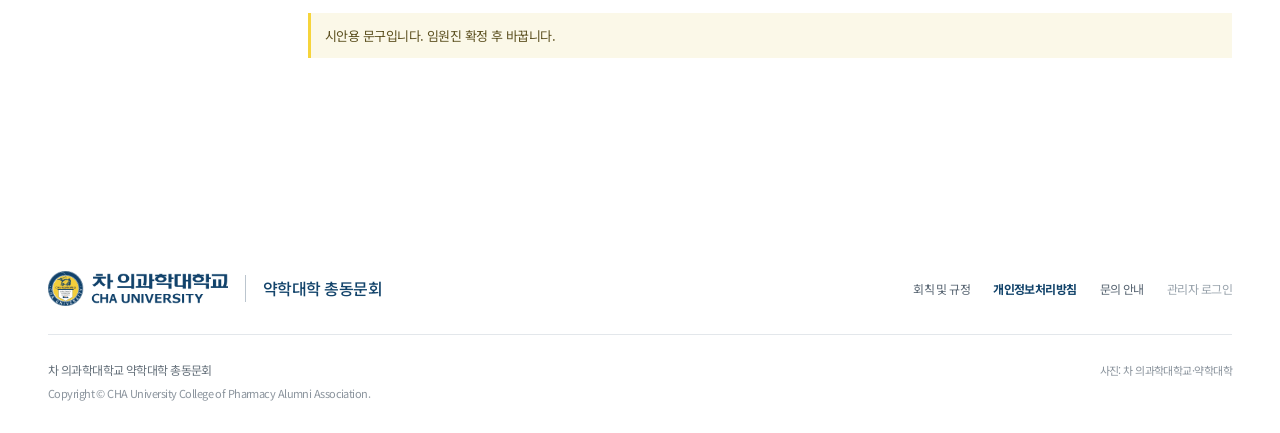
==== commit c9c3eb32: "메뉴와 첫 화면 개편, 회원 가입 안내 화면 추가, 동문회 소개 화면 겹침 수정 - 게시판: 알림(공지사항·행사 안내) · 동문 소식(경조사·동문 소식·갤러리) · 자료실(회칙·규" ====
--- a/about.html
+++ b/about.html
@@ -18,12 +18,13 @@
 <main id="main" class="sub-main">
 <section class="page-head"><div class="wrap"><p class="eyebrow">ABOUT US</p><h1>동문회 소개</h1><p>같은 배움에서 시작해 서로의 가능성이 되는 동문 공동체입니다.</p></div></section>
 <div class="wrap about-page">
-  <nav class="about-index"><a href="#greeting">인사말</a><a href="#organization">운영진</a><a href="#join">회원 안내</a><a href="#contact">문의</a><a href="#privacy">개인정보처리방침</a></nav>
+  <nav class="about-index"><a href="#greeting">인사말</a><a href="#organization">운영진</a><a href="#contact">문의</a><a href="#privacy">개인정보처리방침</a><a href="join.html">회원 가입 안내</a></nav>
+  <div class="about-content">
   <section id="greeting"><h2>인사말</h2><p>차 의과학대학교 약학대학 총동문회는 2026년 9월 5일 창립총회를 열고 첫걸음을 내디뎠습니다. 배움의 시간을 넘어 삶의 든든한 동료로, 동문 여러분과 함께하겠습니다.</p><p class="demo-note">시안용 문구입니다. 회장님 인사말로 바꿔 주세요.</p></section>
   <section id="organization"><h2>운영진</h2><p>총동문회는 회장단과 위원회, 사무국이 역할을 나누어 운영합니다.</p><div class="organization"><div><strong>사무국 및 재정위원회</strong><span>회원·회비 관리, 예산 및 정산, 운영 실무</span></div><div><strong>대외협력위원회</strong><span>동문 홍보, 귀빈 초청, 외부 협력 및 협찬</span></div><div><strong>기획학술위원회</strong><span>행사 기획, 학술 교류, 준비물 및 현장 운영</span></div></div></section>
-  <section id="join"><h2>회원 안내</h2><p>가입 신청 경로와 필요한 정보는 공식 안내를 통해 공지합니다. 이 홈페이지에서는 회원 개인정보를 받지 않습니다.</p><ul><li>출범식 및 정기총회 참여</li><li>기수별 대표를 통한 소식 나눔</li><li>위원회 활동과 행사 준비 참여</li></ul></section>
-  <section id="contact"><h2>문의</h2><p>동문 소식, 행사 협력, 운영 참여에 관한 이야기를 기다립니다.</p><p>이메일: <a href="mailto:admin@chapharmalumni.org">admin@chapharmalumni.org</a></p><p class="demo-note">문의 받을 주소와 카카오톡 채널은 임원진이 정하면 바꿉니다.</p></section>
+  <section id="contact"><h2>문의</h2><p>동문 소식 전달, 행사 협력, 운영 참여에 관한 문의는 아래로 보내 주시기 바랍니다.</p><p>카카오톡 채널: <a href="https://pf.kakao.com/_VxmwBX" target="_blank" rel="noopener">차 의과학대학교 약학대학 총동문회</a></p><p>이메일: <a href="mailto:admin@chapharmalumni.org">admin@chapharmalumni.org</a></p></section>
   <section id="privacy"><h2>개인정보처리방침</h2><p>이 홈페이지는 방문자의 회원 가입을 받지 않으며, 동문의 개인정보를 수집하지 않습니다. 게시판 글은 등록된 임원만 작성합니다. 경조사 등 동문의 이름이 들어가는 글은 당사자의 동의를 받은 뒤 올립니다.</p><p class="demo-note">시안용 문구입니다. 임원진 확정 후 바꿉니다.</p></section>
+  </div>
 </div>
 </main>
 <div id="site-footer"></div>
--- a/board.css
+++ b/board.css
@@ -146,3 +146,44 @@
  .admin-inner em{display:block}
 }
 .about-copy a.underlined-link{display:inline-block}
+
+/* 첫 화면 개편 (2026-11-25): 다음 일정 · 세 칸 안내 띠 · 후원 안내 · 모교 소식 두 칸 */
+.next-panel{display:flex;flex-direction:column;align-items:flex-start}
+.next-panel h2{font-size:22px;font-weight:600;letter-spacing:-.045em;margin-top:6px}
+.next-panel .next-date{margin-top:16px}
+.next-panel h3{font-size:17px;font-weight:600;margin-top:12px;letter-spacing:-.03em}
+.next-panel p:not(.eyebrow){font-size:13px;color:var(--muted);line-height:1.8;margin-top:6px}
+.next-panel .story-link{margin-top:16px;position:relative}
+.guide-band{display:grid;grid-template-columns:repeat(3,minmax(0,1fr));background:var(--deep);color:#fff;margin-top:72px;margin-bottom:56px}
+.guide-cell{display:flex;flex-direction:column;align-items:flex-start;padding:34px 32px;border-left:1px solid #ffffff24;transition:background .2s}
+.guide-cell:first-child{border-left:0}
+.guide-cell:hover{background:#ffffff0f}
+.guide-cell .eyebrow{color:var(--gold);font-size:10px}
+.guide-cell h2{font-size:22px;font-weight:600;letter-spacing:-.045em;margin-top:6px}
+.guide-cell p:not(.eyebrow){font-size:14px;color:#d3e1ec;line-height:1.8;margin:8px 0 20px}
+.guide-link{margin-top:auto;font-size:13px;border-bottom:1px solid #91a8ba;padding-bottom:5px}
+.donate-band{display:grid;grid-template-columns:minmax(0,1fr) auto;gap:30px;align-items:center;border-top:1px solid var(--line);border-bottom:1px solid var(--line);padding-block:34px;margin-bottom:72px}
+.donate-band h2{font-size:24px;font-weight:600;letter-spacing:-.05em;margin-top:6px}
+.donate-band p:not(.eyebrow){font-size:14px;color:var(--muted);margin-top:6px}
+.account{display:grid;gap:2px;background:var(--wash);border:1px solid var(--line);padding:18px 24px;min-width:340px}
+.account-bank{font-size:13px;color:var(--muted)}
+.account-number{font-size:23px;font-weight:700;color:var(--navy);letter-spacing:.01em}
+.account small{font-size:12px;color:var(--muted)}
+.copy-button{justify-self:start;border:1px solid var(--navy);color:var(--navy);font-size:12px;padding:5px 12px;margin:6px 0 4px;background:#fff}
+.copy-button:hover{background:var(--navy);color:#fff}
+.copy-done{font-size:12px;color:var(--navy);min-height:0}
+.story-grid--two{grid-template-columns:repeat(2,minmax(0,1fr))}
+.about-page a[target=_blank]{color:var(--navy);text-decoration:underline}
+@media(max-width:860px){
+ .guide-band{grid-template-columns:1fr;margin-top:50px}
+ .guide-cell{border-left:0;border-top:1px solid #ffffff24;padding:26px 24px}
+ .guide-cell:first-child{border-top:0}
+ .donate-band{grid-template-columns:1fr;gap:18px}
+ .account{min-width:0}
+}
+@media(max-width:600px){
+ .story-grid--two{grid-template-columns:1fr}
+ .guide-cell h2,.next-panel h2{font-size:20px}
+ .donate-band h2{font-size:21px}
+ .account-number{font-size:20px}
+}
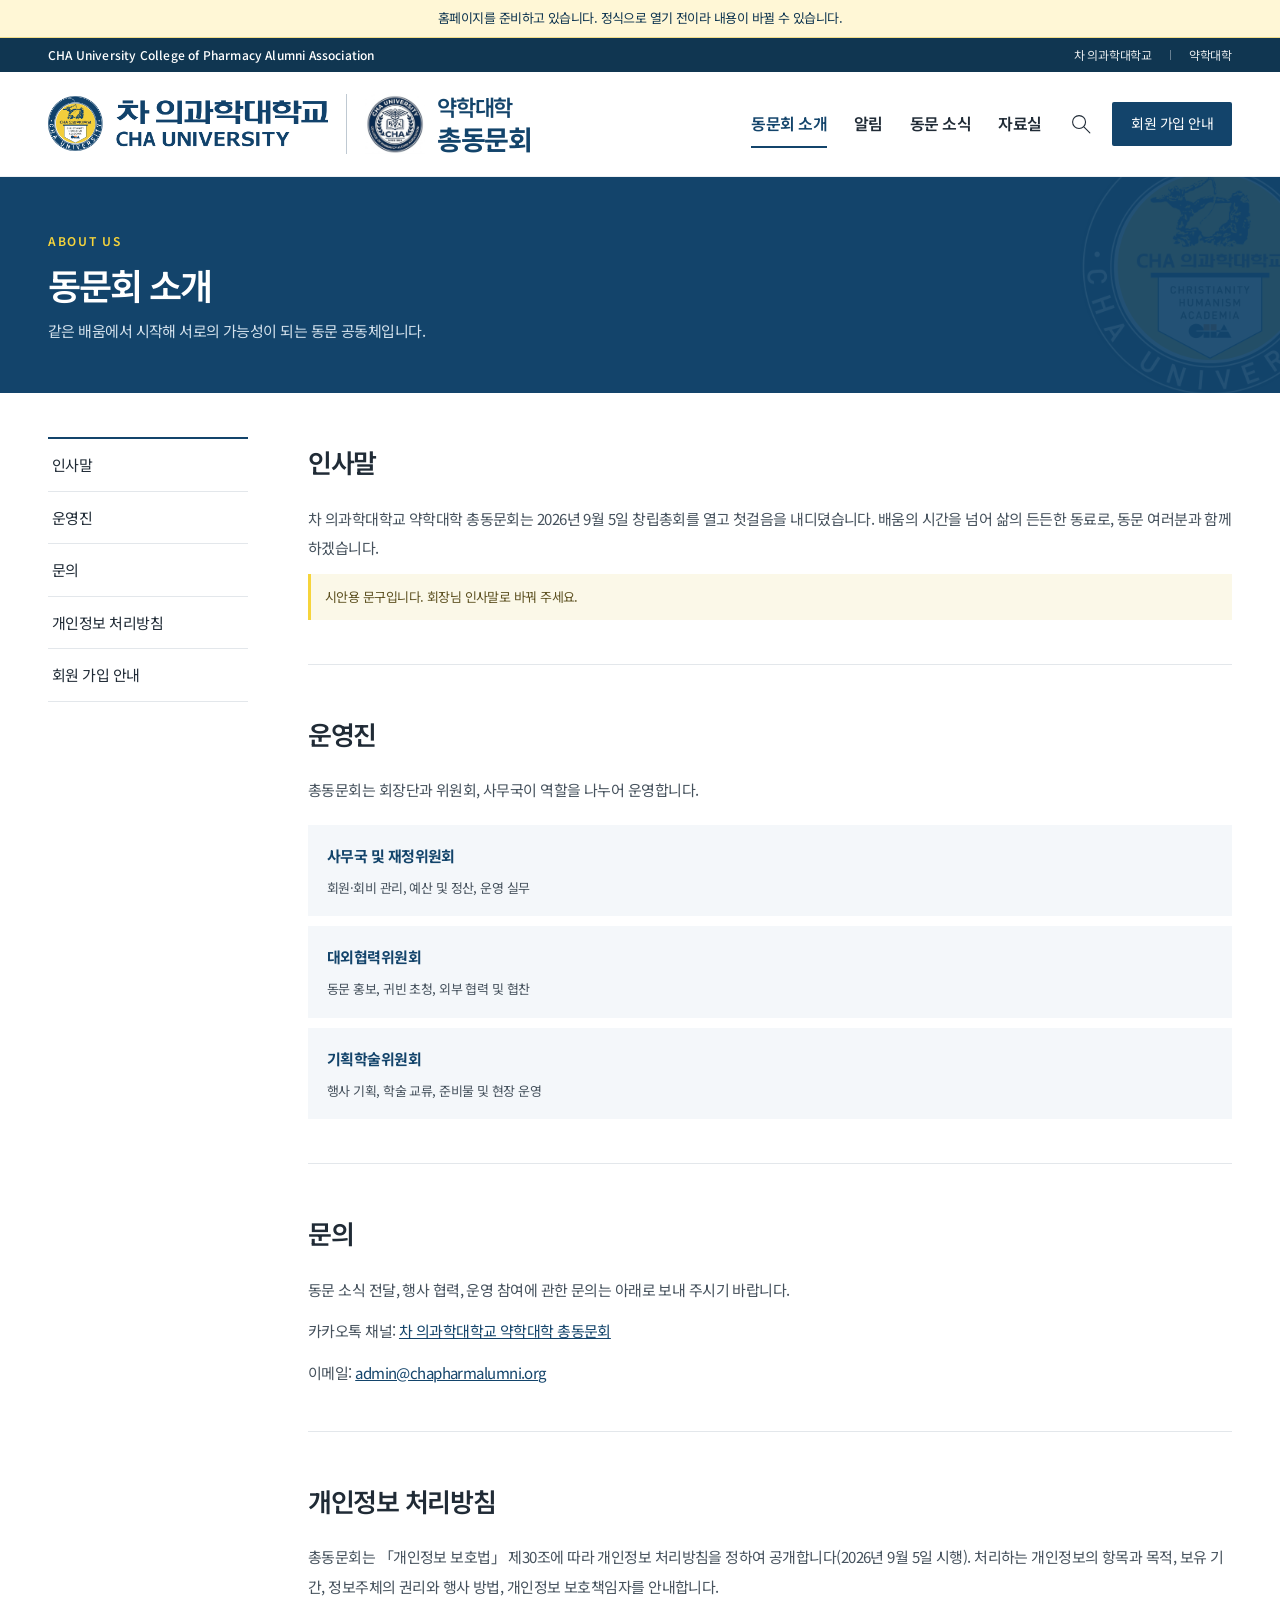
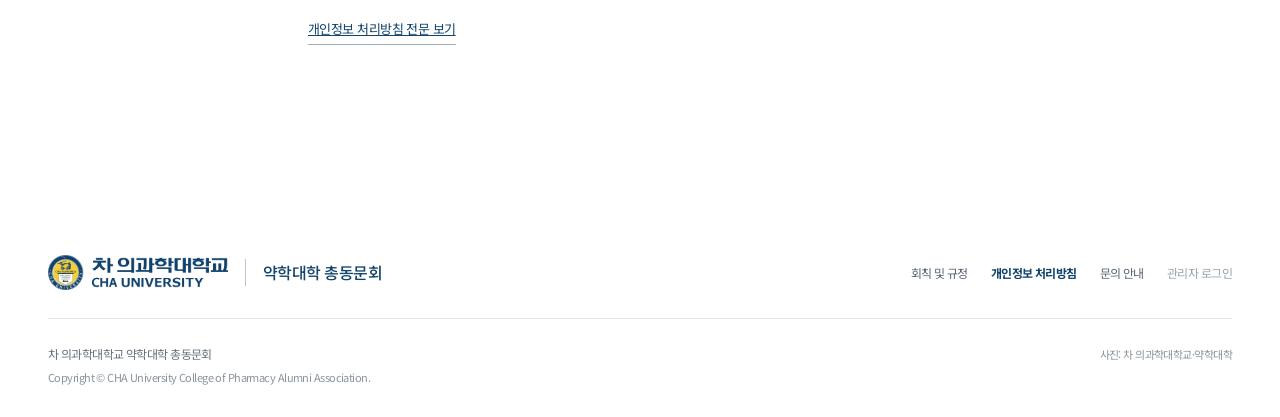
==== commit dbcc9f4e: "회칙·운영규정집·개인정보 처리방침 본문 화면(rules.html) 추가, 회원 가입 안내에 회원 구분·회비 반영 - 2026-09-05 창립총회 인준본 워드 원문을 글자 그대로 옮" ====
--- a/about.html
+++ b/about.html
@@ -18,12 +18,12 @@
 <main id="main" class="sub-main">
 <section class="page-head"><div class="wrap"><p class="eyebrow">ABOUT US</p><h1>동문회 소개</h1><p>같은 배움에서 시작해 서로의 가능성이 되는 동문 공동체입니다.</p></div></section>
 <div class="wrap about-page">
-  <nav class="about-index"><a href="#greeting">인사말</a><a href="#organization">운영진</a><a href="#contact">문의</a><a href="#privacy">개인정보처리방침</a><a href="join.html">회원 가입 안내</a></nav>
+  <nav class="about-index"><a href="#greeting">인사말</a><a href="#organization">운영진</a><a href="#contact">문의</a><a href="#privacy">개인정보 처리방침</a><a href="join.html">회원 가입 안내</a></nav>
   <div class="about-content">
   <section id="greeting"><h2>인사말</h2><p>차 의과학대학교 약학대학 총동문회는 2026년 9월 5일 창립총회를 열고 첫걸음을 내디뎠습니다. 배움의 시간을 넘어 삶의 든든한 동료로, 동문 여러분과 함께하겠습니다.</p><p class="demo-note">시안용 문구입니다. 회장님 인사말로 바꿔 주세요.</p></section>
   <section id="organization"><h2>운영진</h2><p>총동문회는 회장단과 위원회, 사무국이 역할을 나누어 운영합니다.</p><div class="organization"><div><strong>사무국 및 재정위원회</strong><span>회원·회비 관리, 예산 및 정산, 운영 실무</span></div><div><strong>대외협력위원회</strong><span>동문 홍보, 귀빈 초청, 외부 협력 및 협찬</span></div><div><strong>기획학술위원회</strong><span>행사 기획, 학술 교류, 준비물 및 현장 운영</span></div></div></section>
   <section id="contact"><h2>문의</h2><p>동문 소식 전달, 행사 협력, 운영 참여에 관한 문의는 아래로 보내 주시기 바랍니다.</p><p>카카오톡 채널: <a href="https://pf.kakao.com/_VxmwBX" target="_blank" rel="noopener">차 의과학대학교 약학대학 총동문회</a></p><p>이메일: <a href="mailto:admin@chapharmalumni.org">admin@chapharmalumni.org</a></p></section>
-  <section id="privacy"><h2>개인정보처리방침</h2><p>이 홈페이지는 방문자의 회원 가입을 받지 않으며, 동문의 개인정보를 수집하지 않습니다. 게시판 글은 등록된 임원만 작성합니다. 경조사 등 동문의 이름이 들어가는 글은 당사자의 동의를 받은 뒤 올립니다.</p><p class="demo-note">시안용 문구입니다. 임원진 확정 후 바꿉니다.</p></section>
+  <section id="privacy"><h2>개인정보 처리방침</h2><p>총동문회는 「개인정보 보호법」 제30조에 따라 개인정보 처리방침을 정하여 공개합니다(2026년 9월 5일 시행). 처리하는 개인정보의 항목과 목적, 보유 기간, 정보주체의 권리와 행사 방법, 개인정보 보호책임자를 안내합니다.</p><p><a class="underlined-link" href="rules.html?doc=privacy">개인정보 처리방침 전문 보기</a></p></section>
   </div>
 </div>
 </main>
--- a/board.css
+++ b/board.css
@@ -187,3 +187,33 @@
  .donate-band h2{font-size:21px}
  .account-number{font-size:20px}
 }
+
+/* 회칙 · 규정 (rules.html) */
+.rules-tabs-wrap{padding-top:34px}
+.rules-tabs-wrap .board-tabs{border-bottom:1px solid #ccd5de}
+.rules-doc{padding-top:34px}
+.rules-doc[hidden]{display:none}
+.rules-index a{font-size:14px;padding:10px 4px;line-height:1.5}
+.rules-index{max-height:calc(100vh - 160px);overflow:auto}
+.rules-doc h3{font-size:16px;font-weight:700;color:var(--navy);margin:22px 0 6px;letter-spacing:-.03em}
+.rules-doc h2+h3{margin-top:4px}
+.rules-doc section p+p{margin-top:6px}
+.rules-doc .rule-item{padding-left:1.4em}
+.rules-doc .rule-sub{padding-left:2.8em}
+.rules-doc .rule-meta{font-size:14px;color:#6b7680}
+.rules-doc .rule-source{font-size:13px;color:#8b949d;margin-bottom:18px}
+.rules-doc .rule-intro{padding-bottom:24px;margin-bottom:24px}
+.rules-doc section a{color:var(--navy);text-decoration:underline}
+.archive-rules-note{display:flex;justify-content:space-between;align-items:center;gap:14px;flex-wrap:wrap;margin-top:22px;padding:16px 20px;background:#eef3f7;border-left:3px solid var(--navy);font-size:15px}
+.archive-rules-note a{color:var(--navy);font-weight:700;text-decoration:underline}
+.footer-links a.privacy-link{font-weight:700}
+@media(max-width:860px){
+ .rules-index{max-height:none;grid-template-columns:repeat(2,1fr)}
+ .rules-index a{font-size:12px;padding:8px 6px;text-align:left}
+}
+.fee-table{width:100%;border-collapse:collapse;margin-top:14px;border-top:2px solid var(--navy)}
+.fee-table th,.fee-table td{padding:12px 10px;border-bottom:1px solid var(--line);text-align:left;vertical-align:top}
+.fee-table th{width:110px;color:var(--navy);font-weight:600;white-space:nowrap}
+.fee-table td{color:var(--ink);font-weight:600}
+.fee-table small{display:block;font-weight:400;font-size:13px;color:#6b7680}
+.about-page section a[href^="rules.html"]{color:var(--navy);text-decoration:underline}
